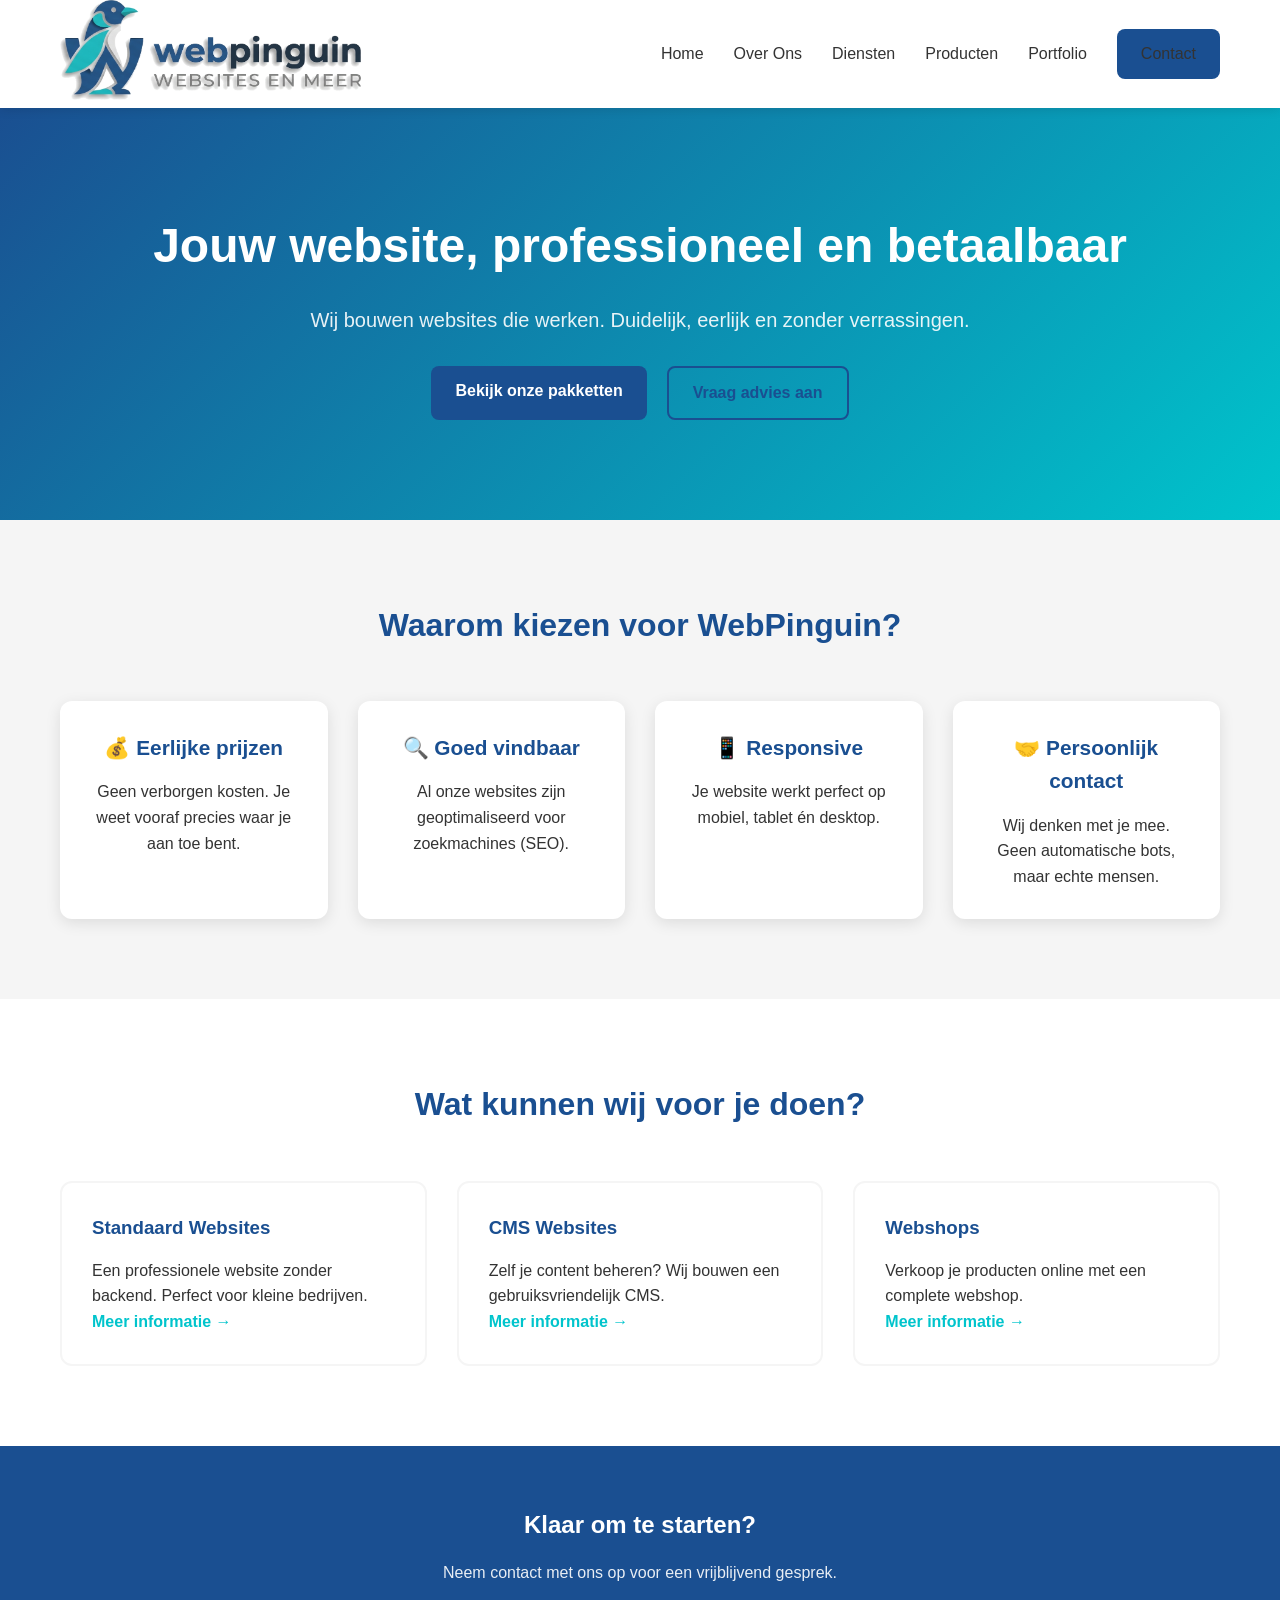
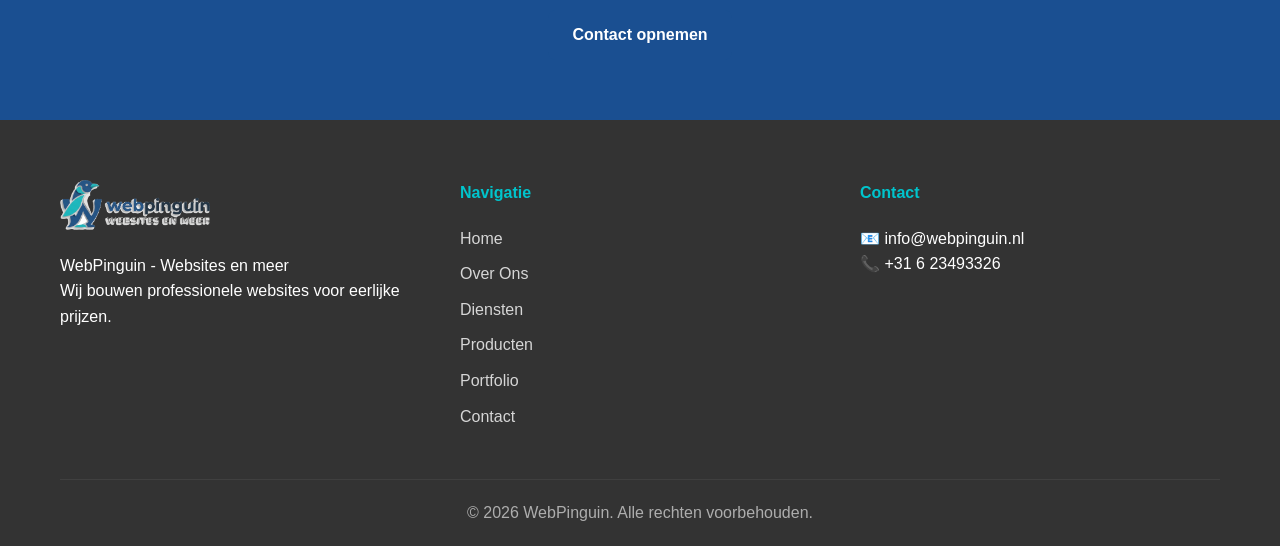
==== index.html @ 66999cbd "Logo gewijzigd naar webpinguin_logo_v6.png" ====
<!DOCTYPE html>
<html lang="nl">
<head>
    <meta charset="UTF-8">
    <meta name="viewport" content="width=device-width, initial-scale=1.0">
    <title>WebPinguin - Professionele Websites</title>
    <meta name="description" content="WebPiguin bouwt professionele websites die gevonden worden. Betaalbaar, eerlijk en transparant.">
    <link rel="stylesheet" href="style.css">
    <link rel="icon" href="images/webpinguin_logo_v6.png" type="image/png">
</head>
<body>
    <!-- Header -->
    <header>
        <nav class="container">
            <a href="index.html" class="logo">
                <img src="images/webpinguin_logo_v6.png" alt="WebPinguin">
            </a>
            <ul class="nav-links">
                <li><a href="index.html">Home</a></li>
                <li><a href="over-ons.html">Over Ons</a></li>
                <li><a href="diensten.html">Diensten</a></li>
                <li><a href="producten.html">Producten</a></li>
                <li><a href="portfolio.html">Portfolio</a></li>
                <li><a href="contact.html" class="btn-primary">Contact</a></li>
            </ul>
        </nav>
    </header>

    <!-- Hero Section -->
    <section class="hero">
        <div class="container">
            <h1>Jouw website, professioneel en betaalbaar</h1>
            <p>Wij bouwen websites die werken. Duidelijk, eerlijk en zonder verrassingen.</p>
            <div class="hero-buttons">
                <a href="producten.html" class="btn-primary">Bekijk onze pakketten</a>
                <a href="contact.html" class="btn-secondary">Vraag advies aan</a>
            </div>
        </div>
    </section>

    <!-- Waarom WebPinguin -->
    <section class="features">
        <div class="container">
            <h2>Waarom kiezen voor WebPinguin?</h2>
            <div class="feature-grid">
                <div class="feature-card">
                    <h3>💰 Eerlijke prijzen</h3>
                    <p>Geen verborgen kosten. Je weet vooraf precies waar je aan toe bent.</p>
                </div>
                <div class="feature-card">
                    <h3>🔍 Goed vindbaar</h3>
                    <p>Al onze websites zijn geoptimaliseerd voor zoekmachines (SEO).</p>
                </div>
                <div class="feature-card">
                    <h3>📱 Responsive</h3>
                    <p>Je website werkt perfect op mobiel, tablet én desktop.</p>
                </div>
                <div class="feature-card">
                    <h3>🤝 Persoonlijk contact</h3>
                    <p>Wij denken met je mee. Geen automatische bots, maar echte mensen.</p>
                </div>
            </div>
        </div>
    </section>

    <!-- Diensten Preview -->
    <section class="services-preview">
        <div class="container">
            <h2>Wat kunnen wij voor je doen?</h2>
            <div class="service-grid">
                <div class="service-card">
                    <h3>Standaard Websites</h3>
                    <p>Een professionele website zonder backend. Perfect voor kleine bedrijven.</p>
                    <a href="diensten.html#standaard">Meer informatie →</a>
                </div>
                <div class="service-card">
                    <h3>CMS Websites</h3>
                    <p>Zelf je content beheren? Wij bouwen een gebruiksvriendelijk CMS.</p>
                    <a href="diensten.html#cms">Meer informatie →</a>
                </div>
                <div class="service-card">
                    <h3>Webshops</h3>
                    <p>Verkoop je producten online met een complete webshop.</p>
                    <a href="diensten.html#webshop">Meer informatie →</a>
                </div>
            </div>
        </div>
    </section>

    <!-- CTA -->
    <section class="cta">
        <div class="container">
            <h2>Klaar om te starten?</h2>
            <p>Neem contact met ons op voor een vrijblijvend gesprek.</p>
            <a href="contact.html" class="btn-primary">Contact opnemen</a>
        </div>
    </section>

    <!-- Footer -->
    <footer>
        <div class="container">
            <div class="footer-content">
                <div class="footer-info">
                    <img src="images/webpinguin_logo_v6.png" alt="WebPinguin" class="footer-logo">
                    <p>WebPinguin - Websites en meer</p>
                    <p>Wij bouwen professionele websites voor eerlijke prijzen.</p>
                </div>
                <div class="footer-links">
                    <h4>Navigatie</h4>
                    <ul>
                        <li><a href="index.html">Home</a></li>
                        <li><a href="over-ons.html">Over Ons</a></li>
                        <li><a href="diensten.html">Diensten</a></li>
                        <li><a href="producten.html">Producten</a></li>
                        <li><a href="portfolio.html">Portfolio</a></li>
                        <li><a href="contact.html">Contact</a></li>
                    </ul>
                </div>
                <div class="footer-contact">
                    <h4>Contact</h4>
                    <p>📧 info@webpinguin.nl</p>
                    <p>📞 +31 6 23493326</p>
                </div>
            </div>
            <div class="footer-bottom">
                <p>&copy; 2026 WebPinguin. Alle rechten voorbehouden.</p>
            </div>
        </div>
    </footer>
</body>
</html>
---- style.css ----
/* WebPinguin Styles */
:root {
    --primary: #1A4F91;
    --secondary: #00C4CC;
    --dark: #333333;
    --gray: #666666;
    --light: #f5f5f5;
    --white: #ffffff;
}

* {
    margin: 0;
    padding: 0;
    box-sizing: border-box;
}

body {
    font-family: -apple-system, BlinkMacSystemFont, 'Segoe UI', Roboto, sans-serif;
    line-height: 1.6;
    color: var(--dark);
    background: var(--white);
}

.container {
    max-width: 1200px;
    margin: 0 auto;
    padding: 0 20px;
}

/* Header */
header {
    background: var(--white);
    box-shadow: 0 2px 10px rgba(0,0,0,0.1);
    position: sticky;
    top: 0;
    z-index: 100;
}

header nav {
    display: flex;
    justify-content: space-between;
    align-items: center;
    padding: 15px 20px;
}

.logo img {
    height: 100px;
}

.nav-links {
    display: flex;
    list-style: none;
    gap: 30px;
    align-items: center;
}

.nav-links a {
    text-decoration: none;
    color: var(--dark);
    font-weight: 500;
    transition: color 0.3s;
}

.nav-links a:hover {
    color: var(--primary);
}

/* Buttons */
.btn-primary, .btn-secondary {
    display: inline-block;
    padding: 12px 24px;
    border-radius: 8px;
    text-decoration: none;
    font-weight: 600;
    transition: all 0.3s;
}

.btn-primary {
    background: var(--primary);
    color: var(--white);
}

.btn-primary:hover {
    background: #153d7a;
}

.btn-secondary {
    background: transparent;
    border: 2px solid var(--primary);
    color: var(--primary);
}

.btn-secondary:hover {
    background: var(--primary);
    color: var(--white);
}

/* Hero */
.hero {
    background: linear-gradient(135deg, var(--primary) 0%, var(--secondary) 100%);
    color: var(--white);
    padding: 100px 0;
    text-align: center;
}

.hero h1 {
    font-size: 3rem;
    margin-bottom: 20px;
}

.hero p {
    font-size: 1.25rem;
    margin-bottom: 30px;
    opacity: 0.9;
}

.hero-buttons {
    display: flex;
    gap: 20px;
    justify-content: center;
}

/* Features */
.features {
    padding: 80px 0;
    background: var(--light);
}

.features h2 {
    text-align: center;
    margin-bottom: 50px;
    font-size: 2rem;
    color: var(--primary);
}

.feature-grid {
    display: grid;
    grid-template-columns: repeat(auto-fit, minmax(250px, 1fr));
    gap: 30px;
}

.feature-card {
    background: var(--white);
    padding: 30px;
    border-radius: 12px;
    box-shadow: 0 4px 15px rgba(0,0,0,0.1);
    text-align: center;
}

.feature-card h3 {
    color: var(--primary);
    margin-bottom: 15px;
    font-size: 1.3rem;
}

/* Services Preview */
.services-preview {
    padding: 80px 0;
}

.services-preview h2 {
    text-align: center;
    margin-bottom: 50px;
    font-size: 2rem;
    color: var(--primary);
}

.service-grid {
    display: grid;
    grid-template-columns: repeat(auto-fit, minmax(300px, 1fr));
    gap: 30px;
}

.service-card {
    border: 2px solid var(--light);
    padding: 30px;
    border-radius: 12px;
    transition: all 0.3s;
}

.service-card:hover {
    border-color: var(--secondary);
    transform: translateY(-5px);
}

.service-card h3 {
    color: var(--primary);
    margin-bottom: 15px;
}

.service-card a {
    color: var(--secondary);
    text-decoration: none;
    font-weight: 600;
}

/* CTA */
.cta {
    background: var(--primary);
    color: var(--white);
    padding: 60px 0;
    text-align: center;
}

.cta h2 {
    margin-bottom: 15px;
}

.cta p {
    margin-bottom: 25px;
    opacity: 0.9;
}

/* Footer */
footer {
    background: var(--dark);
    color: var(--white);
    padding: 60px 0 20px;
}

.footer-content {
    display: grid;
    grid-template-columns: repeat(auto-fit, minmax(200px, 1fr));
    gap: 40px;
    margin-bottom: 40px;
}

.footer-logo {
    height: 50px;
    margin-bottom: 15px;
}

.footer-links h4, .footer-contact h4 {
    margin-bottom: 20px;
    color: var(--secondary);
}

.footer-links ul {
    list-style: none;
}

.footer-links li {
    margin-bottom: 10px;
}

.footer-links a {
    color: var(--white);
    text-decoration: none;
    opacity: 0.8;
    transition: opacity 0.3s;
}

.footer-links a:hover {
    opacity: 1;
}

.footer-bottom {
    text-align: center;
    padding-top: 20px;
    border-top: 1px solid rgba(255,255,255,0.1);
    opacity: 0.6;
}

/* Page Header */
.page-header {
    background: linear-gradient(135deg, var(--primary) 0%, var(--secondary) 100%);
    color: var(--white);
    padding: 60px 0;
    text-align: center;
}

.page-header h1 {
    font-size: 2.5rem;
    margin-bottom: 10px;
}

.page-header p {
    font-size: 1.2rem;
    opacity: 0.9;
}

/* About Page */
.about-content {
    padding: 60px 0;
}

.about-grid {
    display: grid;
    grid-template-columns: 1fr 1fr;
    gap: 50px;
    align-items: center;
}

.about-image img {
    width: 100%;
    border-radius: 12px;
    box-shadow: 0 10px 30px rgba(0,0,0,0.1);
}

.about-text h2 {
    color: var(--primary);
    margin-bottom: 20px;
}

.about-text h3 {
    color: var(--gray);
    margin-top: 20px;
    margin-bottom: 10px;
}

.about-text ul {
    list-style: none;
}

.about-text li {
    margin-bottom: 10px;
    padding-left: 10px;
}

/* Values Section */
.values {
    background: var(--light);
    padding: 60px 0;
}

.values h2 {
    text-align: center;
    color: var(--primary);
    margin-bottom: 40px;
}

.values-grid {
    display: grid;
    grid-template-columns: repeat(auto-fit, minmax(250px, 1fr));
    gap: 30px;
}

.value-card {
    background: var(--white);
    padding: 30px;
    border-radius: 12px;
    text-align: center;
    box-shadow: 0 4px 15px rgba(0,0,0,0.05);
}

.value-card h3 {
    color: var(--primary);
    margin-bottom: 15px;
}

/* Producten / Pricing */
.products {
    padding: 60px 0;
}

.product-category {
    margin-bottom: 60px;
}

.product-category h2 {
    color: var(--primary);
    text-align: center;
    margin-bottom: 15px;
}

.category-desc {
    text-align: center;
    max-width: 700px;
    margin: 0 auto 40px;
    color: var(--gray);
}

.pricing-grid {
    display: grid;
    grid-template-columns: repeat(auto-fit, minmax(300px, 1fr));
    gap: 30px;
    max-width: 1100px;
    margin: 0 auto;
}

.pricing-card {
    background: var(--white);
    border: 2px solid var(--light);
    border-radius: 12px;
    padding: 30px;
    text-align: center;
    transition: all 0.3s;
    position: relative;
}

.pricing-card:hover {
    transform: translateY(-5px);
    box-shadow: 0 10px 30px rgba(0,0,0,0.1);
}

.pricing-card.featured {
    border-color: var(--secondary);
    transform: scale(1.05);
}

.pricing-card.featured:hover {
    transform: scale(1.05) translateY(-5px);
}

.pricing-card .badge {
    position: absolute;
    top: -12px;
    left: 50%;
    transform: translateX(-50%);
    background: var(--secondary);
    color: var(--white);
    padding: 5px 15px;
    border-radius: 20px;
    font-size: 0.85rem;
    font-weight: 600;
}

.pricing-card h3 {
    color: var(--primary);
    margin-bottom: 10px;
}

.pricing-card .price {
    font-size: 2.5rem;
    font-weight: 700;
    color: var(--primary);
    margin-bottom: 15px;
}

.pricing-card ul {
    list-style: none;
    text-align: left;
    margin: 20px 0;
}

.pricing-card li {
    padding: 8px 0;
    border-bottom: 1px solid var(--light);
}

.pricing-card li:last-child {
    border-bottom: none;
}

/* Portfolio */
.portfolio {
    padding: 60px 0;
}

.portfolio-grid {
    display: grid;
    grid-template-columns: repeat(auto-fit, minmax(350px, 1fr));
    gap: 30px;
}

.portfolio-card {
    background: var(--white);
    border-radius: 12px;
    overflow: hidden;
    box-shadow: 0 4px 15px rgba(0,0,0,0.1);
}

.portfolio-image img {
    width: 100%;
    height: 250px;
    object-fit: cover;
}

.portfolio-info {
    padding: 25px;
}

.portfolio-info h3 {
    color: var(--primary);
    margin-bottom: 10px;
}

.portfolio-desc {
    color: var(--gray);
    margin-bottom: 15px;
}

.portfolio-tags {
    display: flex;
    gap: 10px;
    margin-bottom: 15px;
}

.portfolio-tags span {
    background: var(--light);
    padding: 5px 12px;
    border-radius: 20px;
    font-size: 0.85rem;
    color: var(--gray);
}

.portfolio-card.placeholder {
    opacity: 0.7;
}

/* Testimonials */
.testimonials {
    background: var(--light);
    padding: 60px 0;
}

.testimonials h2 {
    text-align: center;
    color: var(--primary);
    margin-bottom: 40px;
}

.testimonial-grid {
    display: grid;
    grid-template-columns: repeat(auto-fit, minmax(300px, 1fr));
    gap: 30px;
}

.testimonial-card {
    background: var(--white);
    padding: 30px;
    border-radius: 12px;
    box-shadow: 0 4px 15px rgba(0,0,0,0.05);
}

.testimonial-card p {
    font-style: italic;
    margin-bottom: 15px;
    color: var(--gray);
}

/* Contact */
.contact {
    padding: 60px 0;
}

.contact-grid {
    display: grid;
    grid-template-columns: 1fr 1fr;
    gap: 50px;
}

.contact-info h2 {
    color: var(--primary);
    margin-bottom: 15px;
}

.contact-details {
    margin-top: 30px;
}

.contact-item {
    margin-bottom: 20px;
}

.contact-item h3 {
    color: var(--primary);
    font-size: 1.1rem;
    margin-bottom: 5px;
}

.contact-form-wrapper {
    background: var(--light);
    padding: 30px;
    border-radius: 12px;
}

.form-group {
    margin-bottom: 20px;
}

.form-group label {
    display: block;
    margin-bottom: 5px;
    font-weight: 500;
}

.form-group input,
.form-group select,
.form-group textarea {
    width: 100%;
    padding: 12px;
    border: 1px solid #ddd;
    border-radius: 8px;
    font-size: 1rem;
    font-family: inherit;
}

.form-group input:focus,
.form-group select:focus,
.form-group textarea:focus {
    outline: none;
    border-color: var(--primary);
}

.form-success {
    background: #d4edda;
    color: #155724;
    padding: 20px;
    border-radius: 8px;
    text-align: center;
}

.form-error {
    background: #f8d7da;
    color: #721c24;
    padding: 20px;
    border-radius: 8px;
    text-align: center;
}

/* FAQ */
.faq {
    background: var(--light);
    padding: 60px 0;
}

.faq h2 {
    text-align: center;
    color: var(--primary);
    margin-bottom: 40px;
}

.faq-grid {
    display: grid;
    grid-template-columns: repeat(auto-fit, minmax(400px, 1fr));
    gap: 30px;
}

.faq-item {
    background: var(--white);
    padding: 25px;
    border-radius: 12px;
}

.faq-item h3 {
    color: var(--primary);
    margin-bottom: 10px;
    font-size: 1.1rem;
}

.faq-item p {
    color: var(--gray);
}

/* Responsive */
@media (max-width: 768px) {
    .nav-links {
        display: none;
    }
    
    .hero h1 {
        font-size: 2rem;
    }
    
    .hero-buttons {
        flex-direction: column;
    }
    
    .feature-grid, .service-grid, .values-grid, .pricing-grid, .portfolio-grid, .testimonial-grid, .faq-grid {
        grid-template-columns: 1fr;
    }
    
    .about-grid, .contact-grid {
        grid-template-columns: 1fr;
    }
    
    .pricing-card.featured {
        transform: none;
    }
    
    .pricing-card.featured:hover {
        transform: translateY(-5px);
    }
    
    .page-header h1 {
        font-size: 2rem;
    }
}
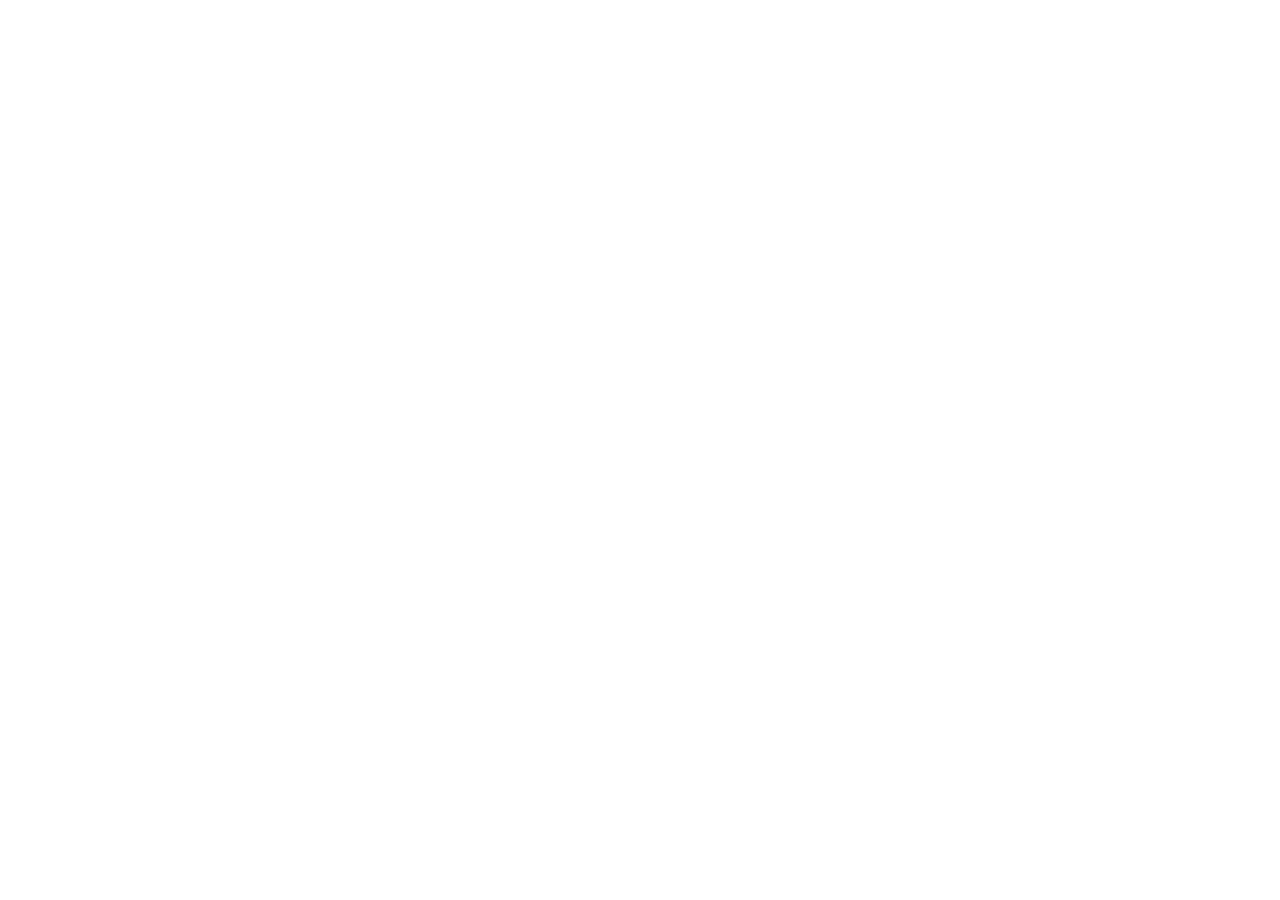
==== commit 482a0a32: "Move GA4 code from header to head section" ====
--- a/index.html
+++ b/index.html
@@ -3,129 +3,35 @@
 <head>
     <meta charset="UTF-8">
     <meta name="viewport" content="width=device-width, initial-scale=1.0">
-    <title>WebPinguin - Professionele Websites</title>
-    <meta name="description" content="WebPiguin bouwt professionele websites die gevonden worden. Betaalbaar, eerlijk en transparant.">
+    <title>WebPinguin - Professionele Websites & SEO Specialist</title>
+    <meta name="description" content="WebPinguin bouwt professionele websites die gevonden worden. Betaalbaar, eerlijk en transparant. Specialisten in SEO, WordPress en custom websites.">
+    <meta name="keywords" content="website bouwen, SEO specialist, webdesign, professionele website, betaalbare website, webshop, marketing">
+    <meta name="author" content="WebPinguin">
+    <meta name="robots" content="index, follow">
+    <link rel="canonical" href="https://webpinguin.nl/">
+    <meta property="og:title" content="WebPinguin - Professionele Websites & SEO Specialist">
+    <meta property="og:description" content="WebPinguin bouwt professionele websites die gevonden worden. Betaalbaar, eerlijk en transparant.">
+    <meta property="og:type" content="website">
+    <meta property="og:url" content="https://webpinguin.nl/">
+    <meta property="og:image" content="https://webpinguin.nl/images/webpinguin_logo_v6.png">
+    <meta name="twitter:card" content="summary_large_image">
+    <meta name="theme-color" content="#1A4F91">
+    <link rel="alternate" hreflang="nl" href="https://webpinguin.nl/">
     <link rel="stylesheet" href="style.css">
     <link rel="icon" href="images/webpinguin_logo_v6.png" type="image/png">
+    <link rel="alternate" type="application/xml" title="Sitemap" href="sitemap.xml">
 </head>
+
+<!-- Google tag (gtag.js) -->
+<script async src="https://www.googletagmanager.com/gtag/js?id=G-3PWW5EQ5VZ"></script>
+<script>
+  window.dataLayer = window.dataLayer || [];
+  function gtag(){dataLayer.push(arguments);}
+  gtag('js', new Date());
+
+  gtag('config', 'G-3PWW5EQ5VZ');
+</script>
 <body>
     <!-- Header -->
     <header>
-        <nav class="container">
-            <a href="index.html" class="logo">
-                <img src="images/webpinguin_logo_v6.png" alt="WebPinguin">
-            </a>
-            <ul class="nav-links">
-                <li><a href="index.html">Home</a></li>
-                <li><a href="over-ons.html">Over Ons</a></li>
-                <li><a href="diensten.html">Diensten</a></li>
-                <li><a href="producten.html">Producten</a></li>
-                <li><a href="portfolio.html">Portfolio</a></li>
-                <li><a href="contact.html" class="btn-primary">Contact</a></li>
-            </ul>
-        </nav>
-    </header>
 
-    <!-- Hero Section -->
-    <section class="hero">
-        <div class="container">
-            <h1>Jouw website, professioneel en betaalbaar</h1>
-            <p>Wij bouwen websites die werken. Duidelijk, eerlijk en zonder verrassingen.</p>
-            <div class="hero-buttons">
-                <a href="producten.html" class="btn-primary">Bekijk onze pakketten</a>
-                <a href="contact.html" class="btn-secondary">Vraag advies aan</a>
-            </div>
-        </div>
-    </section>
-
-    <!-- Waarom WebPinguin -->
-    <section class="features">
-        <div class="container">
-            <h2>Waarom kiezen voor WebPinguin?</h2>
-            <div class="feature-grid">
-                <div class="feature-card">
-                    <h3>💰 Eerlijke prijzen</h3>
-                    <p>Geen verborgen kosten. Je weet vooraf precies waar je aan toe bent.</p>
-                </div>
-                <div class="feature-card">
-                    <h3>🔍 Goed vindbaar</h3>
-                    <p>Al onze websites zijn geoptimaliseerd voor zoekmachines (SEO).</p>
-                </div>
-                <div class="feature-card">
-                    <h3>📱 Responsive</h3>
-                    <p>Je website werkt perfect op mobiel, tablet én desktop.</p>
-                </div>
-                <div class="feature-card">
-                    <h3>🤝 Persoonlijk contact</h3>
-                    <p>Wij denken met je mee. Geen automatische bots, maar echte mensen.</p>
-                </div>
-            </div>
-        </div>
-    </section>
-
-    <!-- Diensten Preview -->
-    <section class="services-preview">
-        <div class="container">
-            <h2>Wat kunnen wij voor je doen?</h2>
-            <div class="service-grid">
-                <div class="service-card">
-                    <h3>Standaard Websites</h3>
-                    <p>Een professionele website zonder backend. Perfect voor kleine bedrijven.</p>
-                    <a href="diensten.html#standaard">Meer informatie →</a>
-                </div>
-                <div class="service-card">
-                    <h3>CMS Websites</h3>
-                    <p>Zelf je content beheren? Wij bouwen een gebruiksvriendelijk CMS.</p>
-                    <a href="diensten.html#cms">Meer informatie →</a>
-                </div>
-                <div class="service-card">
-                    <h3>Webshops</h3>
-                    <p>Verkoop je producten online met een complete webshop.</p>
-                    <a href="diensten.html#webshop">Meer informatie →</a>
-                </div>
-            </div>
-        </div>
-    </section>
-
-    <!-- CTA -->
-    <section class="cta">
-        <div class="container">
-            <h2>Klaar om te starten?</h2>
-            <p>Neem contact met ons op voor een vrijblijvend gesprek.</p>
-            <a href="contact.html" class="btn-primary">Contact opnemen</a>
-        </div>
-    </section>
-
-    <!-- Footer -->
-    <footer>
-        <div class="container">
-            <div class="footer-content">
-                <div class="footer-info">
-                    <img src="images/webpinguin_logo_v6.png" alt="WebPinguin" class="footer-logo">
-                    <p>WebPinguin - Websites en meer</p>
-                    <p>Wij bouwen professionele websites voor eerlijke prijzen.</p>
-                </div>
-                <div class="footer-links">
-                    <h4>Navigatie</h4>
-                    <ul>
-                        <li><a href="index.html">Home</a></li>
-                        <li><a href="over-ons.html">Over Ons</a></li>
-                        <li><a href="diensten.html">Diensten</a></li>
-                        <li><a href="producten.html">Producten</a></li>
-                        <li><a href="portfolio.html">Portfolio</a></li>
-                        <li><a href="contact.html">Contact</a></li>
-                    </ul>
-                </div>
-                <div class="footer-contact">
-                    <h4>Contact</h4>
-                    <p>📧 info@webpinguin.nl</p>
-                    <p>📞 +31 6 23493326</p>
-                </div>
-            </div>
-            <div class="footer-bottom">
-                <p>&copy; 2026 WebPinguin. Alle rechten voorbehouden.</p>
-            </div>
-        </div>
-    </footer>
-</body>
-</html>
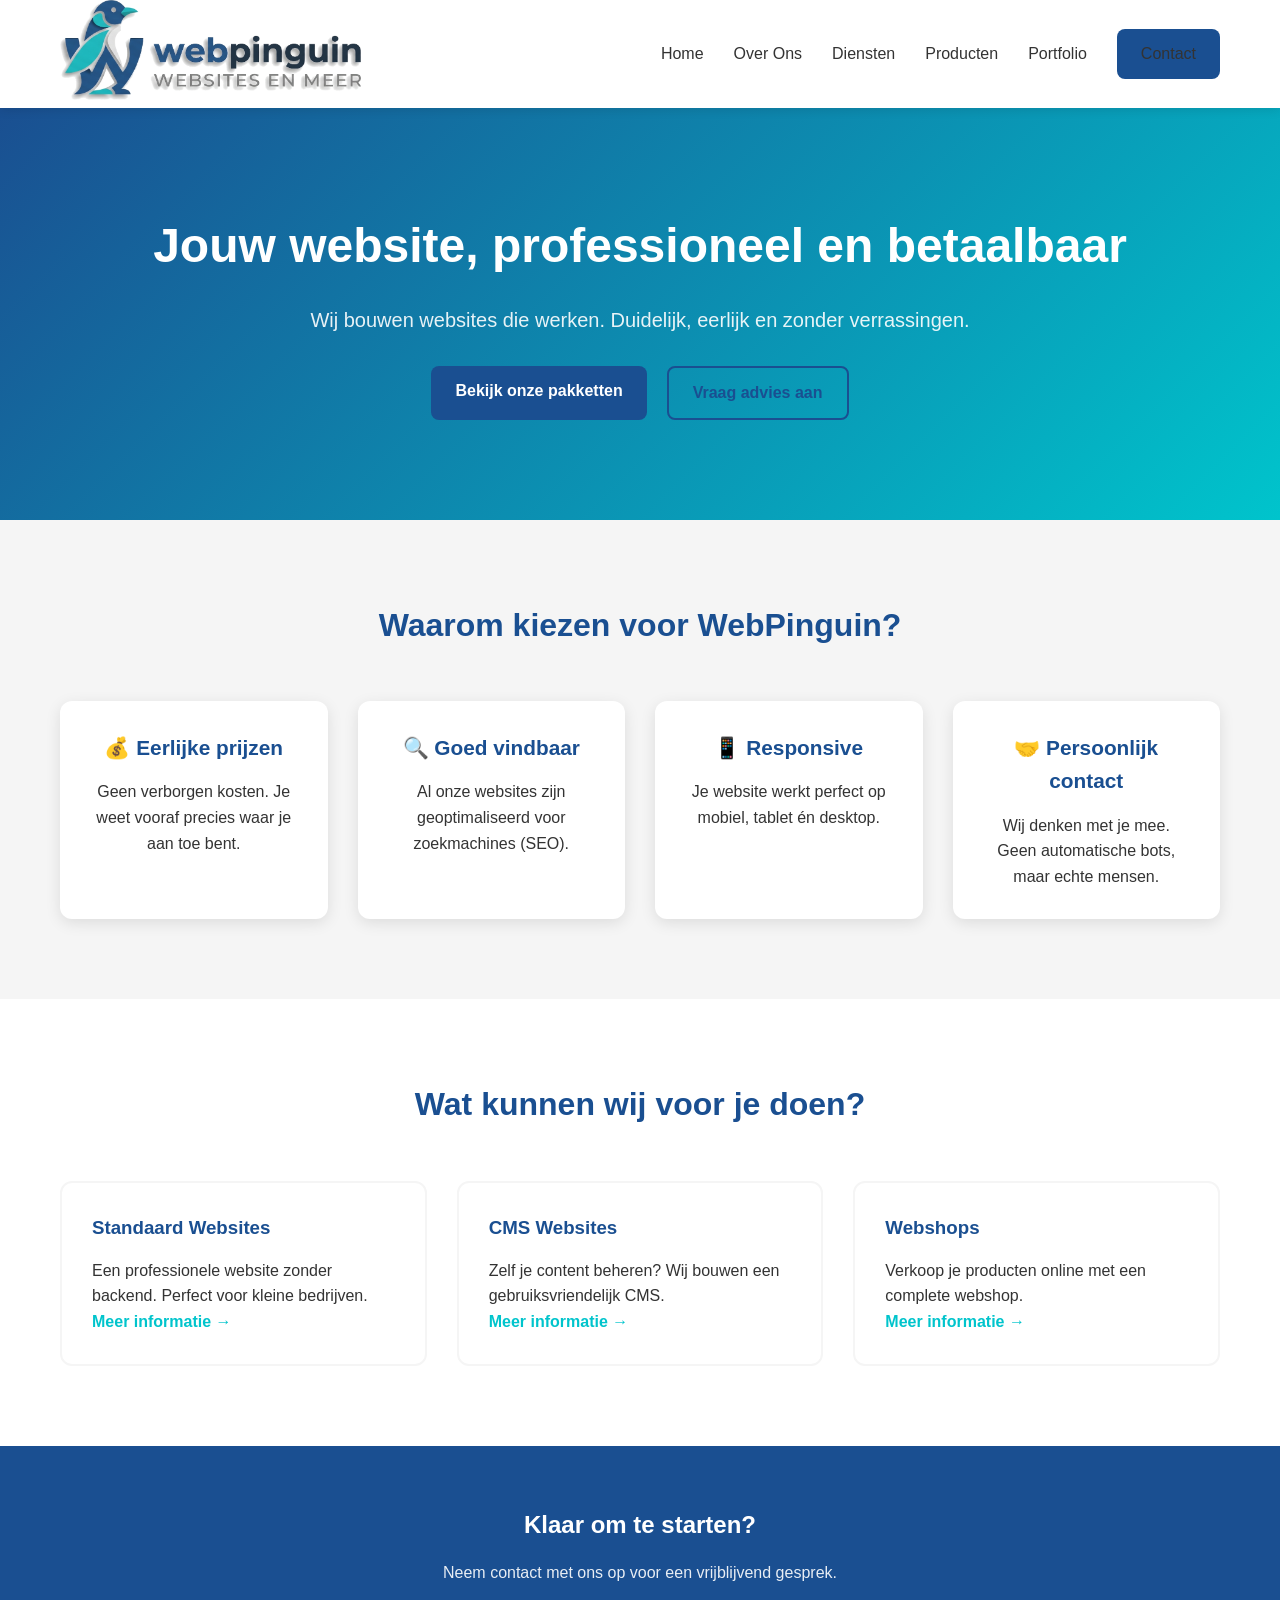
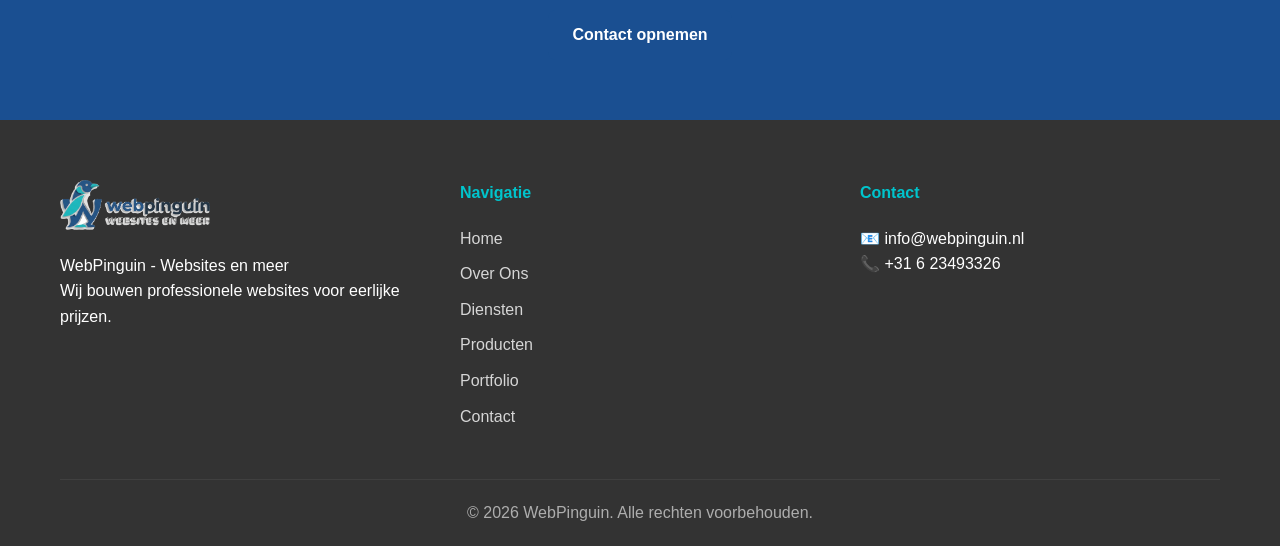
==== commit 457da50d: "Add GA4 code after <head> (preserving all content)" ====
--- a/index.html
+++ b/index.html
@@ -1,26 +1,6 @@
 <!DOCTYPE html>
 <html lang="nl">
 <head>
-    <meta charset="UTF-8">
-    <meta name="viewport" content="width=device-width, initial-scale=1.0">
-    <title>WebPinguin - Professionele Websites & SEO Specialist</title>
-    <meta name="description" content="WebPinguin bouwt professionele websites die gevonden worden. Betaalbaar, eerlijk en transparant. Specialisten in SEO, WordPress en custom websites.">
-    <meta name="keywords" content="website bouwen, SEO specialist, webdesign, professionele website, betaalbare website, webshop, marketing">
-    <meta name="author" content="WebPinguin">
-    <meta name="robots" content="index, follow">
-    <link rel="canonical" href="https://webpinguin.nl/">
-    <meta property="og:title" content="WebPinguin - Professionele Websites & SEO Specialist">
-    <meta property="og:description" content="WebPinguin bouwt professionele websites die gevonden worden. Betaalbaar, eerlijk en transparant.">
-    <meta property="og:type" content="website">
-    <meta property="og:url" content="https://webpinguin.nl/">
-    <meta property="og:image" content="https://webpinguin.nl/images/webpinguin_logo_v6.png">
-    <meta name="twitter:card" content="summary_large_image">
-    <meta name="theme-color" content="#1A4F91">
-    <link rel="alternate" hreflang="nl" href="https://webpinguin.nl/">
-    <link rel="stylesheet" href="style.css">
-    <link rel="icon" href="images/webpinguin_logo_v6.png" type="image/png">
-    <link rel="alternate" type="application/xml" title="Sitemap" href="sitemap.xml">
-</head>
 
 <!-- Google tag (gtag.js) -->
 <script async src="https://www.googletagmanager.com/gtag/js?id=G-3PWW5EQ5VZ"></script>
@@ -31,7 +11,131 @@
 
   gtag('config', 'G-3PWW5EQ5VZ');
 </script>
+    <meta charset="UTF-8">
+    <meta name="viewport" content="width=device-width, initial-scale=1.0">
+    <title>WebPinguin - Professionele Websites</title>
+    <meta name="description" content="WebPiguin bouwt professionele websites die gevonden worden. Betaalbaar, eerlijk en transparant.">
+    <link rel="stylesheet" href="style.css">
+    <link rel="icon" href="images/webpinguin_logo_v6.png" type="image/png">
+</head>
 <body>
     <!-- Header -->
     <header>
+        <nav class="container">
+            <a href="index.html" class="logo">
+                <img src="images/webpinguin_logo_v6.png" alt="WebPinguin">
+            </a>
+            <ul class="nav-links">
+                <li><a href="index.html">Home</a></li>
+                <li><a href="over-ons.html">Over Ons</a></li>
+                <li><a href="diensten.html">Diensten</a></li>
+                <li><a href="producten.html">Producten</a></li>
+                <li><a href="portfolio.html">Portfolio</a></li>
+                <li><a href="contact.html" class="btn-primary">Contact</a></li>
+            </ul>
+        </nav>
+    </header>
 
+    <!-- Hero Section -->
+    <section class="hero">
+        <div class="container">
+            <h1>Jouw website, professioneel en betaalbaar</h1>
+            <p>Wij bouwen websites die werken. Duidelijk, eerlijk en zonder verrassingen.</p>
+            <div class="hero-buttons">
+                <a href="producten.html" class="btn-primary">Bekijk onze pakketten</a>
+                <a href="contact.html" class="btn-secondary">Vraag advies aan</a>
+            </div>
+        </div>
+    </section>
+
+    <!-- Waarom WebPinguin -->
+    <section class="features">
+        <div class="container">
+            <h2>Waarom kiezen voor WebPinguin?</h2>
+            <div class="feature-grid">
+                <div class="feature-card">
+                    <h3>💰 Eerlijke prijzen</h3>
+                    <p>Geen verborgen kosten. Je weet vooraf precies waar je aan toe bent.</p>
+                </div>
+                <div class="feature-card">
+                    <h3>🔍 Goed vindbaar</h3>
+                    <p>Al onze websites zijn geoptimaliseerd voor zoekmachines (SEO).</p>
+                </div>
+                <div class="feature-card">
+                    <h3>📱 Responsive</h3>
+                    <p>Je website werkt perfect op mobiel, tablet én desktop.</p>
+                </div>
+                <div class="feature-card">
+                    <h3>🤝 Persoonlijk contact</h3>
+                    <p>Wij denken met je mee. Geen automatische bots, maar echte mensen.</p>
+                </div>
+            </div>
+        </div>
+    </section>
+
+    <!-- Diensten Preview -->
+    <section class="services-preview">
+        <div class="container">
+            <h2>Wat kunnen wij voor je doen?</h2>
+            <div class="service-grid">
+                <div class="service-card">
+                    <h3>Standaard Websites</h3>
+                    <p>Een professionele website zonder backend. Perfect voor kleine bedrijven.</p>
+                    <a href="diensten.html#standaard">Meer informatie →</a>
+                </div>
+                <div class="service-card">
+                    <h3>CMS Websites</h3>
+                    <p>Zelf je content beheren? Wij bouwen een gebruiksvriendelijk CMS.</p>
+                    <a href="diensten.html#cms">Meer informatie →</a>
+                </div>
+                <div class="service-card">
+                    <h3>Webshops</h3>
+                    <p>Verkoop je producten online met een complete webshop.</p>
+                    <a href="diensten.html#webshop">Meer informatie →</a>
+                </div>
+            </div>
+        </div>
+    </section>
+
+    <!-- CTA -->
+    <section class="cta">
+        <div class="container">
+            <h2>Klaar om te starten?</h2>
+            <p>Neem contact met ons op voor een vrijblijvend gesprek.</p>
+            <a href="contact.html" class="btn-primary">Contact opnemen</a>
+        </div>
+    </section>
+
+    <!-- Footer -->
+    <footer>
+        <div class="container">
+            <div class="footer-content">
+                <div class="footer-info">
+                    <img src="images/webpinguin_logo_v6.png" alt="WebPinguin" class="footer-logo">
+                    <p>WebPinguin - Websites en meer</p>
+                    <p>Wij bouwen professionele websites voor eerlijke prijzen.</p>
+                </div>
+                <div class="footer-links">
+                    <h4>Navigatie</h4>
+                    <ul>
+                        <li><a href="index.html">Home</a></li>
+                        <li><a href="over-ons.html">Over Ons</a></li>
+                        <li><a href="diensten.html">Diensten</a></li>
+                        <li><a href="producten.html">Producten</a></li>
+                        <li><a href="portfolio.html">Portfolio</a></li>
+                        <li><a href="contact.html">Contact</a></li>
+                    </ul>
+                </div>
+                <div class="footer-contact">
+                    <h4>Contact</h4>
+                    <p>📧 info@webpinguin.nl</p>
+                    <p>📞 +31 6 23493326</p>
+                </div>
+            </div>
+            <div class="footer-bottom">
+                <p>&copy; 2026 WebPinguin. Alle rechten voorbehouden.</p>
+            </div>
+        </div>
+    </footer>
+</body>
+</html>
